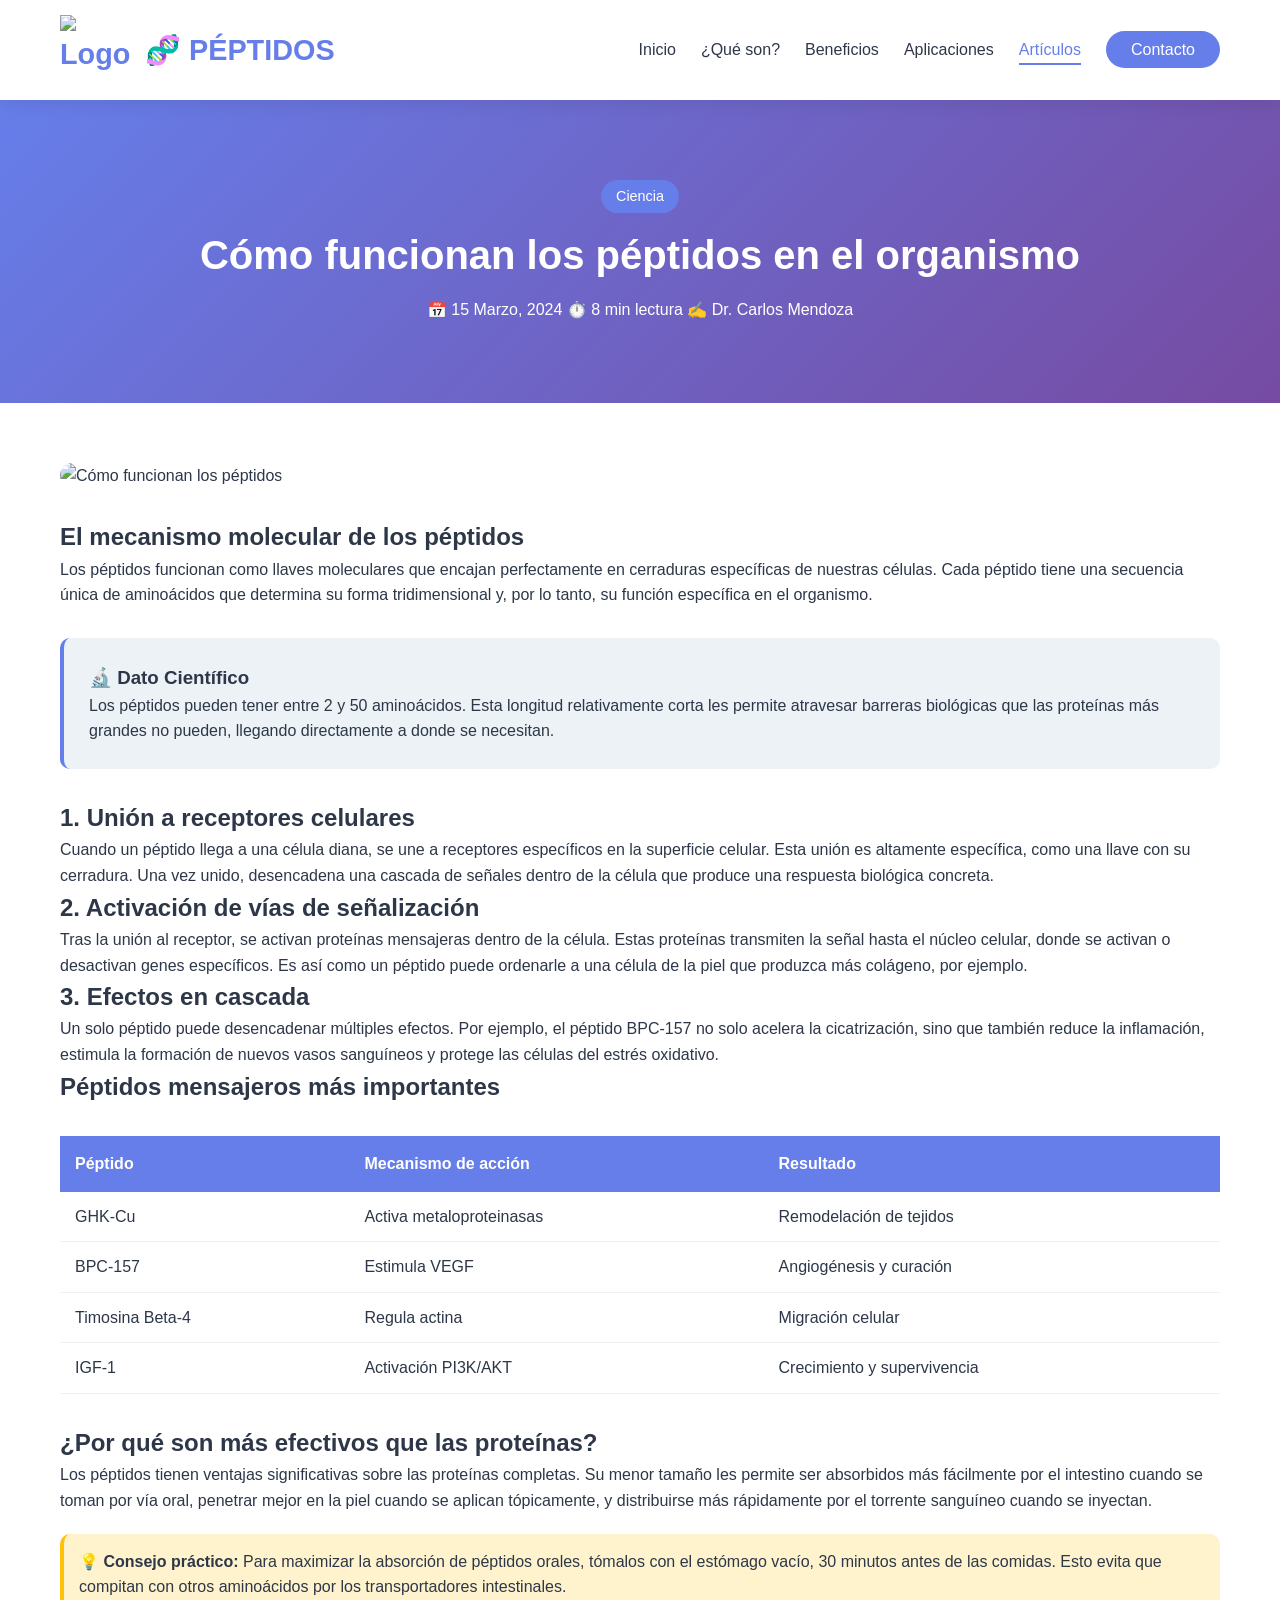
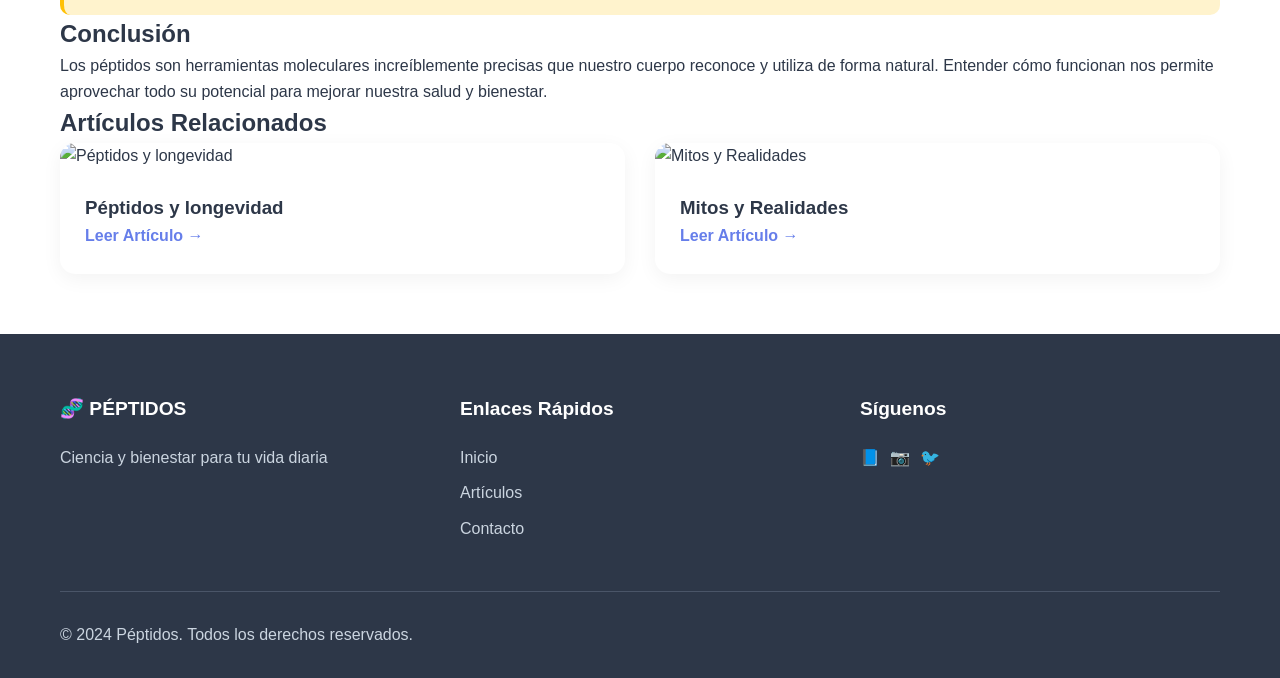
==== articulos/articuloscomo-funcionan-peptidos.html @ 8fb21790 "Add files via upload" ====
<!DOCTYPE html>
<html lang="es">
<head>
    <meta charset="UTF-8">
    <meta name="viewport" content="width=device-width, initial-scale=1.0">
    <title>Cómo funcionan los péptidos en el organismo | Artículo Completo</title>
    <link rel="stylesheet" href="../styles.css">
</head>
<body>
    <nav class="navbar">
        <div class="container nav-container">
            <a href="../index.html" class="nav-logo">
 <img src= "images\logo.png" alt="Logo" class="logo-img">
                <span>🧬 PÉPTIDOS</span>
            </a>
            <ul class="nav-menu">
                <li><a href="../index.html">Inicio</a></li>
                <li><a href="../que-son-peptidos.html">¿Qué son?</a></li>
                <li><a href="../beneficios.html">Beneficios</a></li>
                <li><a href="../aplicaciones.html">Aplicaciones</a></li>
                <li><a href="../articulos.html" class="active">Artículos</a></li>
                <li><a href="../contacto.html" class="btn-nav">Contacto</a></li>
            </ul>
            <div class="hamburger">
                <span></span>
                <span></span>
                <span></span>
            </div>
        </div>
    </nav>

    <header class="page-header">
        <div class="container">
            <span class="article-category">Ciencia</span>
            <h1>Cómo funcionan los péptidos en el organismo</h1>
            <div class="article-meta-header">
                <span>📅 15 Marzo, 2024</span>
                <span>⏱️ 8 min lectura</span>
                <span>✍️ Dr. Carlos Mendoza</span>
            </div>
        </div>
    </header>

    <main class="page-content">
        <div class="container">
            <article class="content-article">
                <img src="images\articulo1.png" alt="Cómo funcionan los péptidos" class="article-main-img">
                
                <h2>El mecanismo molecular de los péptidos</h2>
                <p>Los péptidos funcionan como llaves moleculares que encajan perfectamente en cerraduras específicas de nuestras células. Cada péptido tiene una secuencia única de aminoácidos que determina su forma tridimensional y, por lo tanto, su función específica en el organismo.</p>
                
                <div class="info-box">
                    <h3>🔬 Dato Científico</h3>
                    <p>Los péptidos pueden tener entre 2 y 50 aminoácidos. Esta longitud relativamente corta les permite atravesar barreras biológicas que las proteínas más grandes no pueden, llegando directamente a donde se necesitan.</p>
                </div>

                <h2>1. Unión a receptores celulares</h2>
                <p>Cuando un péptido llega a una célula diana, se une a receptores específicos en la superficie celular. Esta unión es altamente específica, como una llave con su cerradura. Una vez unido, desencadena una cascada de señales dentro de la célula que produce una respuesta biológica concreta.</p>

                <h2>2. Activación de vías de señalización</h2>
                <p>Tras la unión al receptor, se activan proteínas mensajeras dentro de la célula. Estas proteínas transmiten la señal hasta el núcleo celular, donde se activan o desactivan genes específicos. Es así como un péptido puede ordenarle a una célula de la piel que produzca más colágeno, por ejemplo.</p>

                <h2>3. Efectos en cascada</h2>
                <p>Un solo péptido puede desencadenar múltiples efectos. Por ejemplo, el péptido BPC-157 no solo acelera la cicatrización, sino que también reduce la inflamación, estimula la formación de nuevos vasos sanguíneos y protege las células del estrés oxidativo.</p>

                <h2>Péptidos mensajeros más importantes</h2>
                <table class="peptides-table">
                    <thead>
                        <tr>
                            <th>Péptido</th>
                            <th>Mecanismo de acción</th>
                            <th>Resultado</th>
                        </tr>
                    </thead>
                    <tbody>
                        <tr>
                            <td>GHK-Cu</td>
                            <td>Activa metaloproteinasas</td>
                            <td>Remodelación de tejidos</td>
                        </tr>
                        <tr>
                            <td>BPC-157</td>
                            <td>Estimula VEGF</td>
                            <td>Angiogénesis y curación</td>
                        </tr>
                        <tr>
                            <td>Timosina Beta-4</td>
                            <td>Regula actina</td>
                            <td>Migración celular</td>
                        </tr>
                        <tr>
                            <td>IGF-1</td>
                            <td>Activación PI3K/AKT</td>
                            <td>Crecimiento y supervivencia</td>
                        </tr>
                    </tbody>
                </table>

                <h2>¿Por qué son más efectivos que las proteínas?</h2>
                <p>Los péptidos tienen ventajas significativas sobre las proteínas completas. Su menor tamaño les permite ser absorbidos más fácilmente por el intestino cuando se toman por vía oral, penetrar mejor en la piel cuando se aplican tópicamente, y distribuirse más rápidamente por el torrente sanguíneo cuando se inyectan.</p>

                <div class="tip-box">
                    <strong>💡 Consejo práctico:</strong> Para maximizar la absorción de péptidos orales, tómalos con el estómago vacío, 30 minutos antes de las comidas. Esto evita que compitan con otros aminoácidos por los transportadores intestinales.
                </div>

                <h2>Conclusión</h2>
                <p>Los péptidos son herramientas moleculares increíblemente precisas que nuestro cuerpo reconoce y utiliza de forma natural. Entender cómo funcionan nos permite aprovechar todo su potencial para mejorar nuestra salud y bienestar.</p>
            </article>

            <!-- Artículos relacionados -->
            <section class="related-articles">
                <h2>Artículos Relacionados</h2>
                <div class="articles-grid">
                    <article class="article-card">
                        <img src="images\articulo2.png" alt="Péptidos y longevidad">
                        <div class="article-card-content">
                            <h3>Péptidos y longevidad</h3>
                           <a href="articulospeptidos-longevidad.html" class="read-more">Leer Artículo →</a>
                        </div>
                    </article>
                    <article class="article-card">
                        <img src="images\articulo3.png" alt="Mitos y Realidades">
                        <div class="article-card-content">
                            <h3>Mitos y Realidades</h3>
                            <a href="articulosmitos-realidades.html" class="read-more">Leer Artículo →</a>
                        </div>
                    </article>
                </div>
            </section>
        </div>
    </main>

    <footer class="footer">
        <div class="container">
            <div class="footer-grid">
                <div class="footer-col">
                    <h4>🧬 PÉPTIDOS</h4>
                    <p>Ciencia y bienestar para tu vida diaria</p>
                </div>
                <div class="footer-col">
                    <h4>Enlaces Rápidos</h4>
                    <ul>
                        <li><a href="../index.html">Inicio</a></li>
                        <li><a href="../articulos.html">Artículos</a></li>
                        <li><a href="../contacto.html">Contacto</a></li>
                    </ul>
                </div>
                <div class="footer-col">
                    <h4>Síguenos</h4>
                    <div class="social-links">
                        <a href="#">📘</a>
                        <a href="#">📷</a>
                        <a href="#">🐦</a>
                    </div>
                </div>
            </div>
            <div class="footer-bottom">
                <p>&copy; 2024 Péptidos. Todos los derechos reservados.</p>
            </div>
        </div>
    </footer>

    <script>
        const hamburger = document.querySelector('.hamburger');
        const navMenu = document.querySelector('.nav-menu');
        hamburger.addEventListener('click', () => {
            hamburger.classList.toggle('active');
            navMenu.classList.toggle('active');
        });
    </script>
</body>
</html>
---- styles.css ----
/* ============================================
   RESET & VARIABLES
   ============================================ */
* {
    margin: 0;
    padding: 0;
    box-sizing: border-box;
}

:root {
    --primary: #667eea;
    --primary-dark: #5a67d8;
    --secondary: #764ba2;
    --dark: #2d3748;
    --gray: #718096;
    --light-gray: #edf2f7;
    --white: #ffffff;
}

body {
    font-family: 'Segoe UI', Tahoma, Geneva, Verdana, sans-serif;
    line-height: 1.6;
    color: var(--dark);
    background-color: var(--white);
}

.container {
    max-width: 1200px;
    margin: 0 auto;
    padding: 0 20px;
}

/* ============================================
   NAVEGACIÓN
   ============================================ */
.navbar {
    background: var(--white);
    box-shadow: 0 2px 20px rgba(0,0,0,0.1);
    position: sticky;
    top: 0;
    z-index: 1000;
    padding: 15px 0;
}

.nav-container {
    display: flex;
    justify-content: space-between;
    align-items: center;
}

.nav-logo {
    display: flex;
    align-items: center;
    gap: 15px; /* Aumentado de 10px */
    text-decoration: none;
    font-size: 1.8em; /* Aumentado de 1.5em */
    font-weight: 700;
    color: var(--primary);
}

.logo-img {
    width: 70px; /* Aumentado considerablemente */
    height: 70px; /* Aumentado considerablemente */
}

.nav-menu {
    display: flex;
    list-style: none;
    gap: 25px;
    align-items: center;
}

.nav-menu a {
    text-decoration: none;
    color: var(--dark);
    font-weight: 500;
    transition: color 0.3s ease;
    padding: 5px 0;
    border-bottom: 2px solid transparent;
}

.nav-menu a:hover,
.nav-menu a.active {
    color: var(--primary);
    border-bottom-color: var(--primary);
}

.btn-nav {
    background: var(--primary);
    color: var(--white) !important;
    padding: 10px 25px !important;
    border-radius: 25px;
    border-bottom: none !important;
}

.btn-nav:hover {
    background: var(--primary-dark);
    transform: translateY(-2px);
}

/* Hamburguesa */
.hamburger {
    display: none;
    flex-direction: column;
    cursor: pointer;
    gap: 5px;
}

.hamburger span {
    width: 25px;
    height: 3px;
    background: var(--dark);
    transition: all 0.3s ease;
}

/* ============================================
   HERO
   ============================================ */
.hero {
    background: linear-gradient(135deg, var(--primary) 0%, var(--secondary) 100%);
    color: var(--white);
    padding: 120px 20px;
    text-align: center;
}

.hero h1 {
    font-size: 3em;
    margin-bottom: 20px;
    font-weight: 700;
}

.hero-subtitle {
    font-size: 1.3em;
    opacity: 0.9;
    margin-bottom: 40px;
}

.hero-buttons {
    display: flex;
    gap: 20px;
    justify-content: center;
    flex-wrap: wrap;
}

/* ============================================
   BOTONES
   ============================================ */
.btn {
    display: inline-block;
    padding: 15px 35px;
    border-radius: 30px;
    text-decoration: none;
    font-weight: 600;
    transition: all 0.3s ease;
    text-transform: uppercase;
    letter-spacing: 1px;
    cursor: pointer;
}

.btn-primary {
    background: var(--white);
    color: var(--primary);
}

.btn-primary:hover {
    transform: translateY(-3px);
    box-shadow: 0 10px 20px rgba(0,0,0,0.2);
}

.btn-secondary {
    background: transparent;
    color: var(--white);
    border: 2px solid var(--white);
}

.btn-secondary:hover {
    background: var(--white);
    color: var(--primary);
    transform: translateY(-3px);
}

/* ============================================
   SECTIONS COMUNES
   ============================================ */
.section-title {
    text-align: center;
    font-size: 2.5em;
    margin-bottom: 50px;
    color: var(--dark);
}

.section-title::after {
    content: '';
    display: block;
    width: 80px;
    height: 4px;
    background: var(--primary);
    margin: 20px auto 0;
    border-radius: 2px;
}

/* ============================================
   FEATURES (Pagina Inicio)
   ============================================ */
.features {
    padding: 80px 20px;
}

.features-grid {
    display: grid;
    grid-template-columns: repeat(auto-fit, minmax(250px, 1fr));
    gap: 30px;
}

.feature-card {
    text-align: center;
    padding: 40px 30px;
    border-radius: 15px;
    transition: all 0.3s ease;
    background: var(--light-gray);
}

.feature-card:hover {
    transform: translateY(-10px);
    box-shadow: 0 15px 30px rgba(0,0,0,0.1);
    background: var(--white);
}

.feature-icon {
    font-size: 2.5em;
    margin-bottom: 20px;
}

.feature-card h3 {
    color: var(--primary);
    margin-bottom: 15px;
}

.card-link {
    display: inline-block;
    margin-top: 15px;
    color: var(--primary);
    text-decoration: none;
    font-weight: 600;
}

/* ============================================
   QUICK APPS (Inicio)
   ============================================ */
.quick-apps {
    padding: 80px 20px;
    background: var(--light-gray);
}

.quick-apps-grid {
    display: grid;
    grid-template-columns: repeat(auto-fit, minmax(250px, 1fr));
    gap: 30px;
}

.quick-app-item {
    text-align: center;
    text-decoration: none;
    color: var(--dark);
    background: var(--white);
    border-radius: 15px;
    overflow: hidden;
    transition: all 0.3s ease;
}

.quick-app-item:hover {
    transform: translateY(-10px);
    box-shadow: 0 15px 30px rgba(0,0,0,0.15);
}

.quick-app-item img {
    width: 100%;
    height: 160px;
    object-fit: cover;
}

.quick-app-item h3 {
    padding: 20px;
    color: var(--primary);
}

/* ============================================
   PAGE HEADERS (Todas las páginas internas)
   ============================================ */
.page-header {
    background: linear-gradient(135deg, var(--primary) 0%, var(--secondary) 100%);
    color: var(--white);
    padding: 80px 20px;
    text-align: center;
}

.page-header h1 {
    font-size: 2.5em;
    margin-bottom: 10px;
}

.page-header p {
    font-size: 1.2em;
    opacity: 0.9;
}

/* ============================================
   PAGE CONTENT
   ============================================ */
.page-content {
    padding: 60px 20px;
}

/* ============================================
   CONTENT ARTICLE (¿Qué son? - Beneficios)
   ============================================ */
.article-main-img {
    width: 100%;
    max-height: 350px;
    object-fit: cover;
    border-radius: 15px;
    margin-bottom: 30px;
}

.info-box {
    background: var(--light-gray);
    padding: 25px;
    border-radius: 10px;
    border-left: 4px solid var(--primary);
    margin: 30px 0;
}

/* Types Grid */
.types-grid {
    display: grid;
    grid-template-columns: repeat(auto-fit, minmax(250px, 1fr));
    gap: 25px;
    margin: 30px 0;
}

.type-card {
    background: var(--light-gray);
    padding: 30px;
    border-radius: 15px;
}

.type-card h3 {
    color: var(--primary);
    margin-bottom: 10px;
}

.type-card ul {
    list-style-position: inside;
    margin-top: 10px;
}

/* Tabla de péptidos */
.peptides-table {
    width: 100%;
    border-collapse: collapse;
    margin: 30px 0;
}

.peptides-table th {
    background: var(--primary);
    color: var(--white);
    padding: 15px;
    text-align: left;
}

.peptides-table td {
    padding: 12px 15px;
    border-bottom: 1px solid var(--light-gray);
}

.peptides-table tr:hover {
    background: var(--light-gray);
}

/* ============================================
   BENEFITS DETAILED (Beneficios)
   ============================================ */
.benefit-section {
    margin-bottom: 60px;
}

.benefit-content {
    display: grid;
    grid-template-columns: 1fr 1fr;
    gap: 40px;
    align-items: center;
}

.benefit-content.reverse {
    direction: rtl;
}

.benefit-content.reverse .benefit-text {
    direction: ltr;
}

.benefit-text h2 {
    font-size: 2em;
    color: var(--primary);
    margin-bottom: 20px;
}

.benefit-text ul {
    list-style: none;
    margin: 15px 0;
}

.benefit-text ul li {
    padding: 8px 0;
    padding-left: 20px;
    position: relative;
}

.benefit-text ul li::before {
    content: '•';
    color: var(--primary);
    font-weight: bold;
    position: absolute;
    left: 0;
}

.benefit-image img {
    width: 100%;
    max-width: 400px;
    border-radius: 15px;
    box-shadow: 0 10px 30px rgba(0,0,0,0.1);
}

.comparison-table table {
    width: 100%;
    border-collapse: collapse;
    margin-top: 20px;
}

.comparison-table th,
.comparison-table td {
    border: 1px solid #ddd;
    padding: 12px;
    text-align: center;
}

.comparison-table th {
    background: var(--primary);
    color: var(--white);
}

/* ============================================
   APPLICATIONS (Aplicaciones)
   ============================================ */
.app-section {
    margin-bottom: 60px;
}

.app-content {
    display: grid;
    grid-template-columns: 1fr 1fr;
    gap: 40px;
    align-items: center;
}

.app-content.reverse {
    direction: rtl;
}

.app-content.reverse .app-text {
    direction: ltr;
}

.app-content img {
    width: 100%;
    max-width: 400px;
    border-radius: 15px;
}

.app-text h3 {
    color: var(--primary);
    margin-bottom: 15px;
}

.app-text ul {
    list-style-position: inside;
}

.tip-box {
    background: #fff3cd;
    padding: 15px;
    border-radius: 10px;
    margin-top: 20px;
    border-left: 4px solid #ffc107;
}

/* ============================================
   ARTICLES GRID
   ============================================ */
.articles-grid {
    display: grid;
    grid-template-columns: repeat(auto-fit, minmax(250px, 1fr));
    gap: 30px;
}

.article-card {
    background: var(--white);
    border-radius: 15px;
    overflow: hidden;
    box-shadow: 0 5px 20px rgba(0,0,0,0.05);
    transition: all 0.3s ease;
}

.article-card:hover {
    transform: translateY(-10px);
    box-shadow: 0 15px 30px rgba(0,0,0,0.1);
}

.article-card img {
    width: 100%;
    height: 180px;
    object-fit: cover;
}

.article-card-content {
    padding: 25px;
}

.article-category {
    background: var(--primary);
    color: var(--white);
    padding: 5px 15px;
    border-radius: 20px;
    font-size: 0.9em;
    display: inline-block;
    margin-bottom: 10px;
}

.article-meta {
    display: flex;
    gap: 15px;
    color: var(--gray);
    font-size: 0.9em;
    margin: 15px 0;
}

.read-more {
    color: var(--primary);
    text-decoration: none;
    font-weight: 600;
}

.newsletter-inline {
    text-align: center;
    padding: 50px 0;
    margin-top: 50px;
    background: var(--light-gray);
    border-radius: 15px;
}

.newsletter-form {
    display: flex;
    gap: 10px;
    max-width: 400px;
    margin: 20px auto 0;
}

.newsletter-form input {
    flex: 1;
    padding: 12px 20px;
    border: 2px solid #ddd;
    border-radius: 25px;
}

/* ============================================
   CONTACT FORM
   ============================================ */
.contact-grid {
    display: grid;
    grid-template-columns: 1.5fr 1fr;
    gap: 40px;
}

.contact-form-container h2 {
    margin-bottom: 30px;
}

.form-group {
    margin-bottom: 20px;
}

.form-group label {
    display: block;
    margin-bottom: 5px;
    font-weight: 600;
}

.form-group input,
.form-group select,
.form-group textarea {
    width: 100%;
    padding: 12px 15px;
    border: 2px solid #ddd;
    border-radius: 10px;
    font-family: inherit;
    font-size: 1em;
    transition: border-color 0.3s ease;
}

.form-group input:focus,
.form-group select:focus,
.form-group textarea:focus {
    outline: none;
    border-color: var(--primary);
}

.btn-block {
    width: 100%;
    border: none;
    background: var(--primary);
    color: var(--white);
}

.btn-block:hover {
    background: var(--primary-dark);
}

.contact-info {
    display: flex;
    flex-direction: column;
    gap: 20px;
}

.info-card {
    background: var(--light-gray);
    padding: 25px;
    border-radius: 10px;
}

.info-card h3 {
    color: var(--primary);
    margin-bottom: 10px;
}

.social-links {
    display: flex;
    flex-wrap: wrap;
    gap: 10px;
    margin-top: 10px;
}

.social-links a {
    text-decoration: none;
    color: var(--dark);
}

/* ============================================
   CTA (Inicio)
   ============================================ */
.cta {
    background: linear-gradient(135deg, var(--primary) 0%, var(--secondary) 100%);
    color: var(--white);
    padding: 80px 20px;
    text-align: center;
}

.cta h2 {
    font-size: 2.5em;
    margin-bottom: 15px;
}

.cta p {
    font-size: 1.2em;
    margin-bottom: 30px;
    opacity: 0.9;
}

/* ============================================
   FOOTER
   ============================================ */
.footer {
    background: var(--dark);
    color: #cbd5e0;
    padding: 60px 20px 30px;
}

.footer-grid {
    display: grid;
    grid-template-columns: repeat(auto-fit, minmax(200px, 1fr));
    gap: 40px;
    margin-bottom: 40px;
}

.footer-col h4 {
    color: var(--white);
    margin-bottom: 20px;
    font-size: 1.2em;
}

.footer-col ul {
    list-style: none;
}

.footer-col ul li {
    margin-bottom: 10px;
}

.footer-col a {
    color: #cbd5e0;
    text-decoration: none;
    transition: color 0.3s ease;
}

.footer-col a:hover {
    color: var(--primary);
}

.footer-bottom {
    border-top: 1px solid #4a5568;
    padding-top: 30px;
    display: flex;
    justify-content: space-between;
    align-items: center;
    flex-wrap: wrap;
    gap: 20px;
}

/* ============================================
   RESPONSIVE DESIGN
   ============================================ */
@media (max-width: 768px) {
    .hamburger {
        display: flex;
    }

    .nav-menu {
        position: fixed;
        left: -100%;
        top: 70px;
        flex-direction: column;
        background: var(--white);
        width: 100%;
        text-align: center;
        transition: 0.3s;
        box-shadow: 0 10px 20px rgba(0,0,0,0.1);
        padding: 20px 0;
    }

    .nav-menu.active {
        left: 0;
    }

    .hero h1 {
        font-size: 2em;
    }

    .benefit-content,
    .app-content {
        grid-template-columns: 1fr;
    }

    .benefit-content.reverse,
    .app-content.reverse {
        direction: ltr;
    }

    .contact-grid {
        grid-template-columns: 1fr;
    }
    
    .benefit-image img,
    .app-content img {
        max-width: 300px;
        margin: 0 auto;
    }
    
    .logo-img {
        width: 55px; /* Ligeramente más pequeño en móviles */
        height: 55px;
    }
    
    .nav-logo {
        font-size: 1.5em; /* Ligeramente más pequeño en móviles */
    }
}
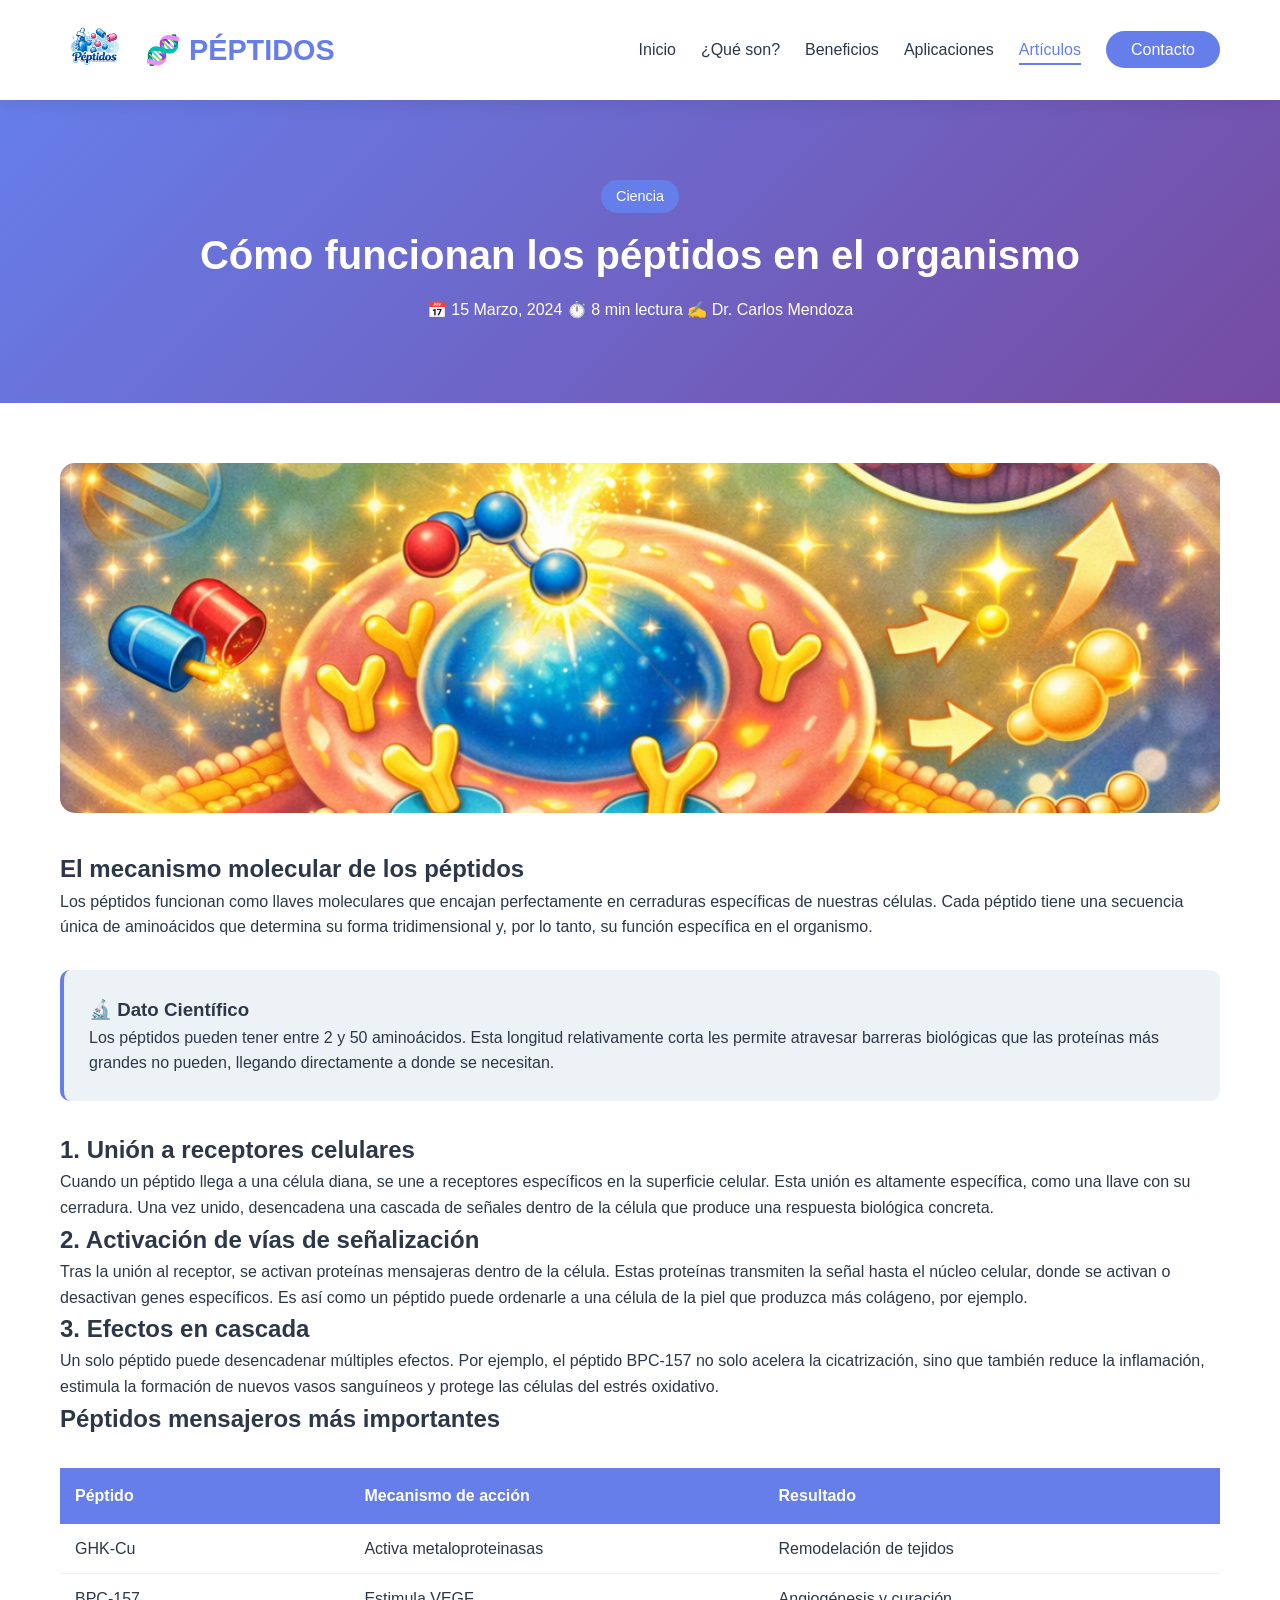
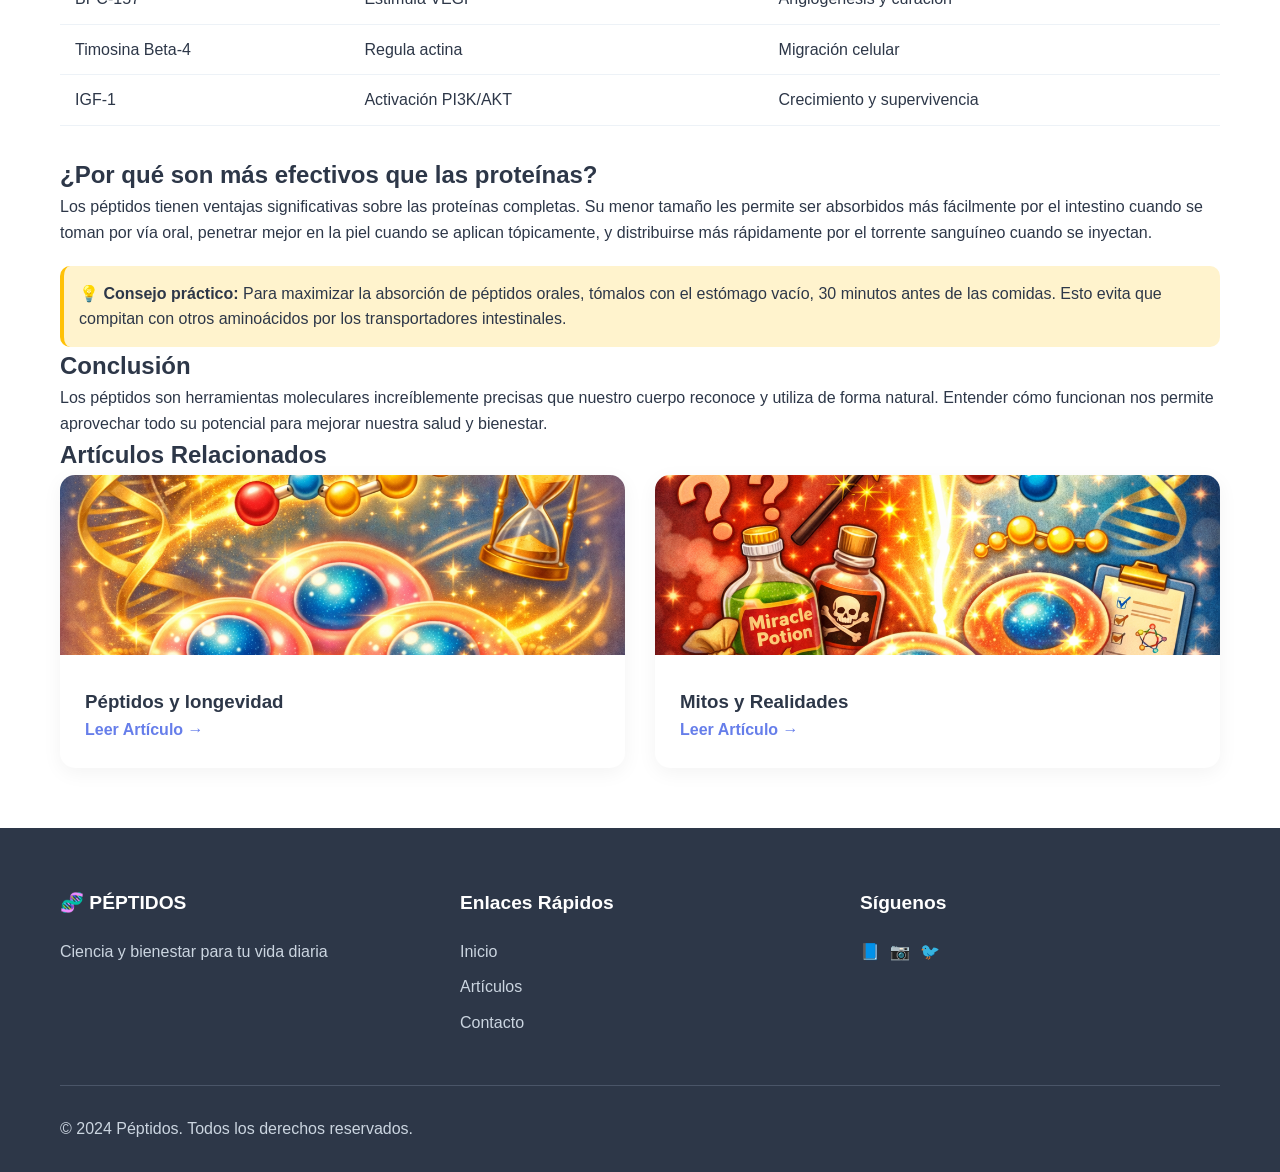
==== commit 7574f8ac: "Update articuloscomo-funcionan-peptidos.html" ====
--- a/articulos/articuloscomo-funcionan-peptidos.html
+++ b/articulos/articuloscomo-funcionan-peptidos.html
@@ -10,7 +10,7 @@
     <nav class="navbar">
         <div class="container nav-container">
             <a href="../index.html" class="nav-logo">
- <img src= "images\logo.png" alt="Logo" class="logo-img">
+ <img src= "../images/logo.png" alt="Logo" class="logo-img">
                 <span>🧬 PÉPTIDOS</span>
             </a>
             <ul class="nav-menu">
@@ -44,7 +44,7 @@
     <main class="page-content">
         <div class="container">
             <article class="content-article">
-                <img src="images\articulo1.png" alt="Cómo funcionan los péptidos" class="article-main-img">
+                <img src="../images/articulo1.png" alt="Cómo funcionan los péptidos" class="article-main-img">
                 
                 <h2>El mecanismo molecular de los péptidos</h2>
                 <p>Los péptidos funcionan como llaves moleculares que encajan perfectamente en cerraduras específicas de nuestras células. Cada péptido tiene una secuencia única de aminoácidos que determina su forma tridimensional y, por lo tanto, su función específica en el organismo.</p>
@@ -112,14 +112,14 @@
                 <h2>Artículos Relacionados</h2>
                 <div class="articles-grid">
                     <article class="article-card">
-                        <img src="images\articulo2.png" alt="Péptidos y longevidad">
+                        <img src="../images/articulo2.png" alt="Péptidos y longevidad">
                         <div class="article-card-content">
                             <h3>Péptidos y longevidad</h3>
                            <a href="articulospeptidos-longevidad.html" class="read-more">Leer Artículo →</a>
                         </div>
                     </article>
                     <article class="article-card">
-                        <img src="images\articulo3.png" alt="Mitos y Realidades">
+                        <img src="../images/articulo3.png" alt="Mitos y Realidades">
                         <div class="article-card-content">
                             <h3>Mitos y Realidades</h3>
                             <a href="articulosmitos-realidades.html" class="read-more">Leer Artículo →</a>
@@ -169,4 +169,4 @@
         });
     </script>
 </body>
-</html>+</html>
